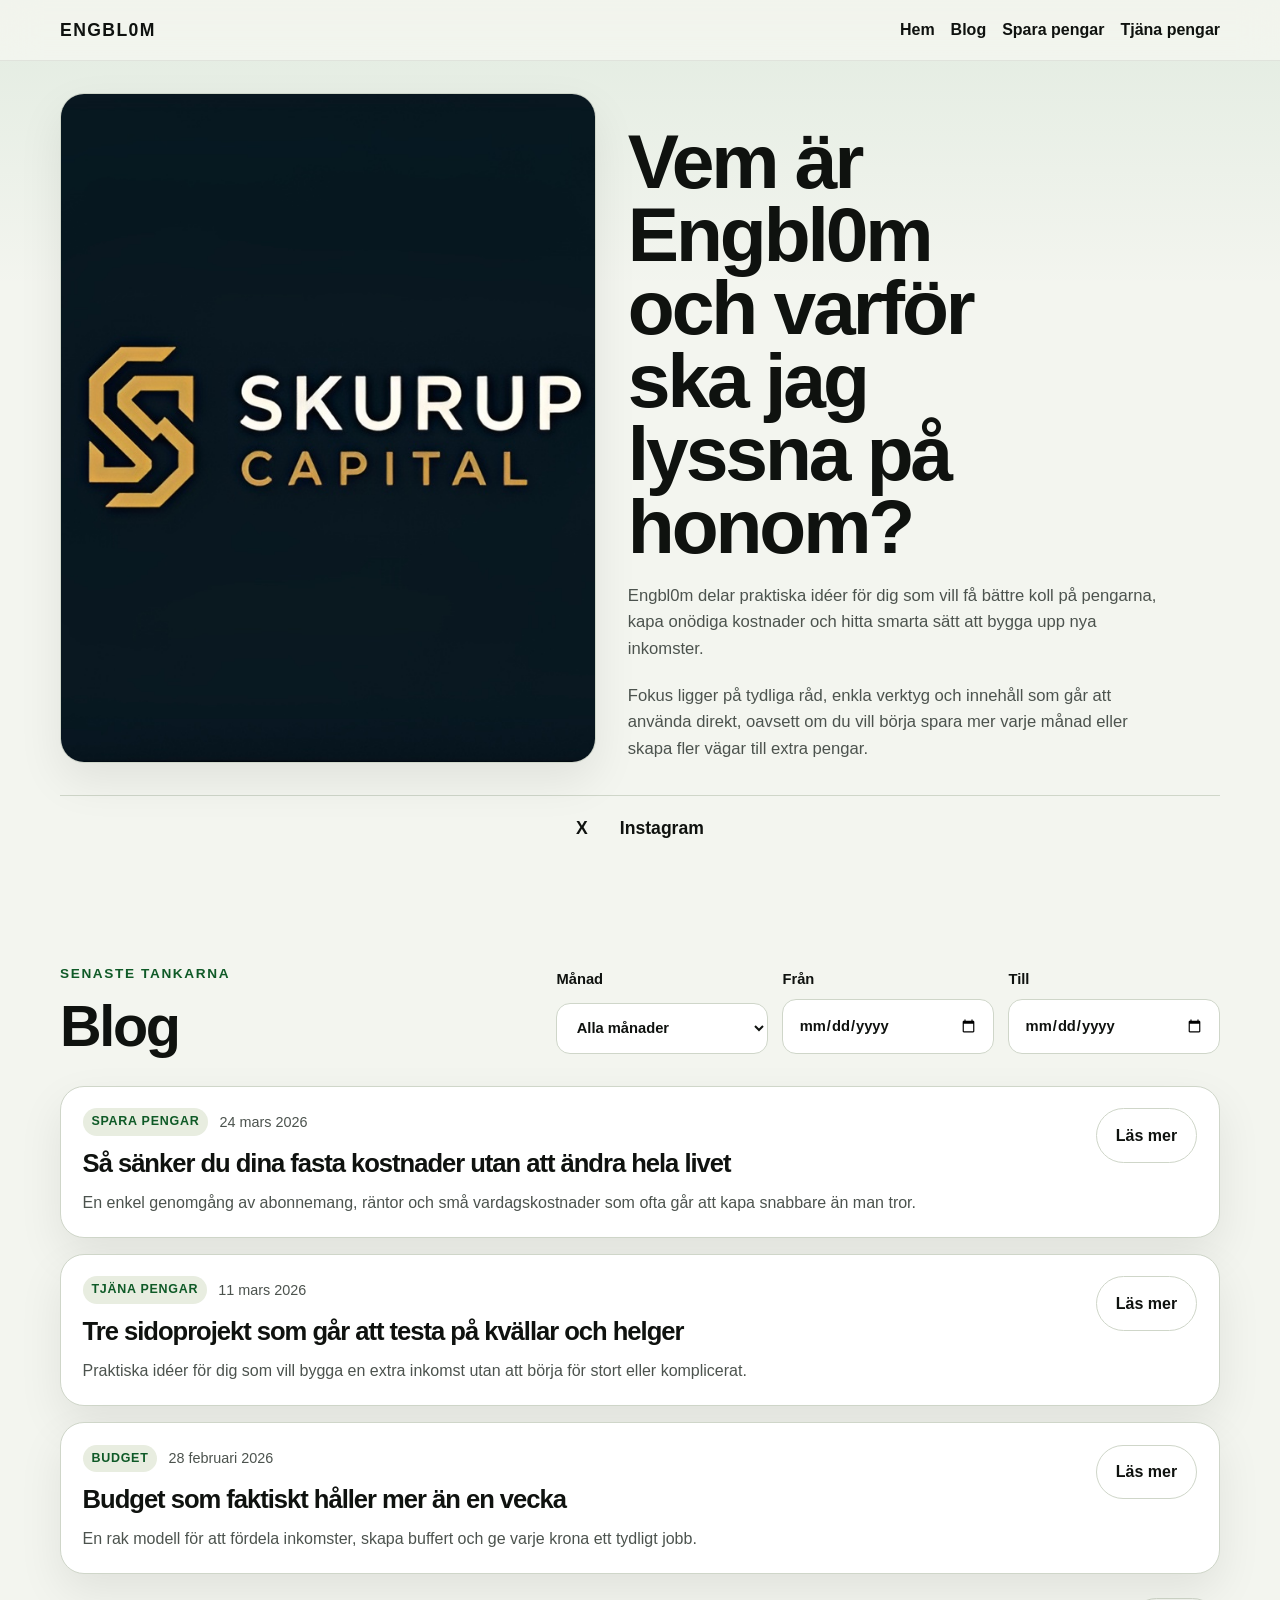
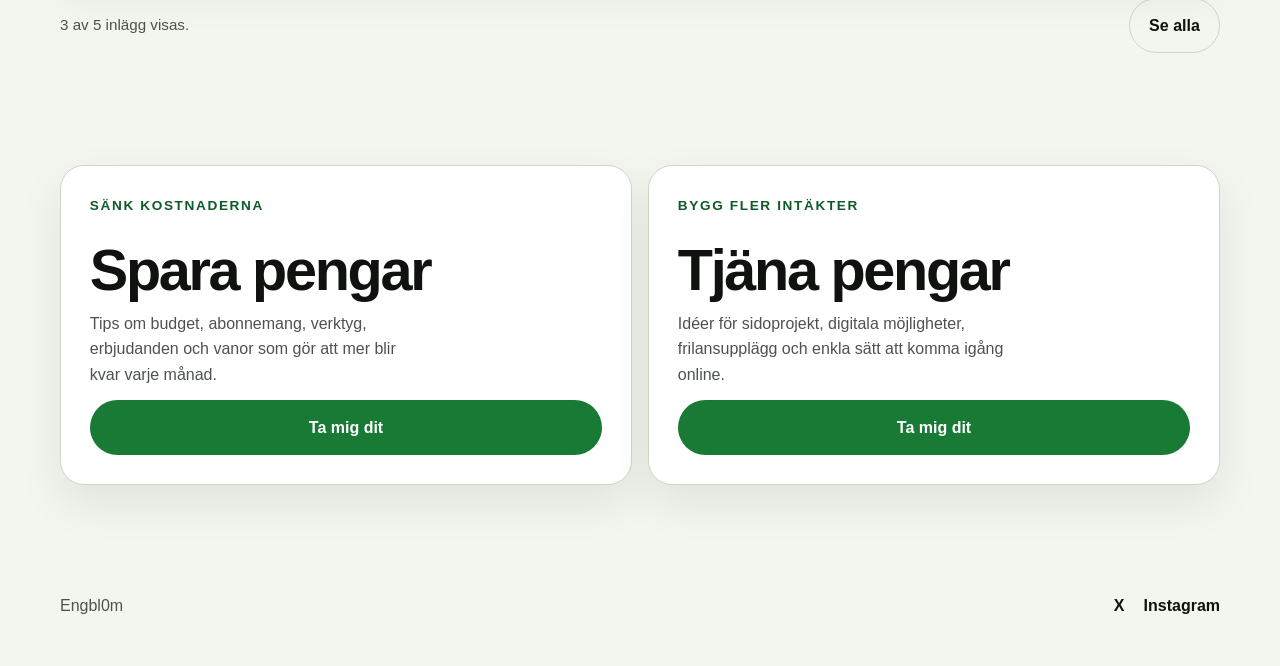
==== index.html @ 449a46ea "Init commit" ====
<!DOCTYPE html>
<html lang="sv">
<head>
  <meta charset="UTF-8">
  <meta name="viewport" content="width=device-width, initial-scale=1.0">
  <title>Engbl0m | Hem</title>
  <meta name="description" content="Engbl0m delar raka tips om att spara pengar, tjäna pengar och bygga bättre privatekonomi.">
  <link rel="stylesheet" href="css/styles.css">
</head>
<body data-page="home">
  <header class="site-header">
    <div class="container header-inner">
      <a class="brand" href="index.html">Engbl0m</a>
      <nav class="site-nav" aria-label="Huvudnavigation">
        <a href="index.html">Hem</a>
        <a href="#blog">Blog</a>
        <a href="sparapengar.html">Spara pengar</a>
        <a href="tjanapengar.html">Tjäna pengar</a>
      </nav>
    </div>
  </header>

  <main>
    <section class="hero section">
      <div class="container hero-grid">
        <div class="hero-visual">
          <div class="portrait-frame">
            <img src="assets/images/Skurupscapital.jpg" alt="Porträtt av Engbl0m">
          </div>
        </div>

        <div class="hero-copy">
          <h1>Vem är Engbl0m och varför ska jag lyssna på honom?</h1>
          <p>Engbl0m delar praktiska idéer för dig som vill få bättre koll på pengarna, kapa onödiga kostnader och hitta smarta sätt att bygga upp nya inkomster.</p>
          <p>Fokus ligger på tydliga råd, enkla verktyg och innehåll som går att använda direkt, oavsett om du vill börja spara mer varje månad eller skapa fler vägar till extra pengar.</p>
        </div>

        <div class="hero-socials" aria-label="Sociala länkar">
          <a href="https://x.com" target="_blank" rel="noreferrer">X</a>
          <a href="https://instagram.com" target="_blank" rel="noreferrer">Instagram</a>
        </div>
      </div>
    </section>

    <section class="section blog-section" id="blog">
      <div class="container">
        <div class="section-header">
          <div>
            <p class="section-tag">Senaste tankarna</p>
            <h2>Blog</h2>
          </div>
          <div class="blog-controls" aria-label="Filtrera blogginlägg">
            <label>
              <span>Månad</span>
              <select id="blog-month-filter">
                <option value="all">Alla månader</option>
              </select>
            </label>
            <label>
              <span>Från</span>
              <input id="blog-start-date" type="date">
            </label>
            <label>
              <span>Till</span>
              <input id="blog-end-date" type="date">
            </label>
          </div>
        </div>

        <div id="blog-list" class="blog-list" aria-live="polite"></div>
        <div class="blog-footer">
          <p id="blog-results-meta" class="blog-meta"></p>
          <button id="blog-toggle" class="button button-secondary" type="button" hidden>Se alla</button>
        </div>
      </div>
    </section>

    <section class="section">
      <div class="container">
        <div class="cta-grid">
          <article class="cta-card">
            <p class="section-tag">Sänk kostnaderna</p>
            <h2>Spara pengar</h2>
            <p>Tips om budget, abonnemang, verktyg, erbjudanden och vanor som gör att mer blir kvar varje månad.</p>
            <a class="button" href="sparapengar.html">Ta mig dit</a>
          </article>
          <article class="cta-card">
            <p class="section-tag">Bygg fler intäkter</p>
            <h2>Tjäna pengar</h2>
            <p>Idéer för sidoprojekt, digitala möjligheter, frilansupplägg och enkla sätt att komma igång online.</p>
            <a class="button" href="tjanapengar.html">Ta mig dit</a>
          </article>
        </div>
      </div>
    </section>
  </main>

  <footer class="site-footer">
    <div class="container footer-inner">
      <p>Engbl0m</p>
      <div class="footer-links">
        <a href="https://x.com" target="_blank" rel="noreferrer">X</a>
        <a href="https://instagram.com" target="_blank" rel="noreferrer">Instagram</a>
      </div>
    </div>
  </footer>

  <script src="js/blog.js"></script>
  <script src="js/main.js"></script>
</body>
</html>
---- css/styles.css ----
:root {
  --bg: #f3f5ef;
  --surface: #ffffff;
  --surface-alt: #e8ede0;
  --text: #0f120f;
  --muted: #4c534e;
  --border: #cfd6c9;
  --accent: #187a35;
  --accent-dark: #0f5a27;
  --shadow: 0 18px 45px rgba(15, 18, 15, 0.08);
  --radius: 24px;
  --radius-small: 14px;
  --container: 1160px;
}

*,
*::before,
*::after {
  box-sizing: border-box;
}

html {
  scroll-behavior: smooth;
}

body {
  margin: 0;
  font-family: "Trebuchet MS", "Segoe UI", Arial, sans-serif;
  color: var(--text);
  background:
    linear-gradient(180deg, rgba(24, 122, 53, 0.08), transparent 18rem),
    var(--bg);
  line-height: 1.6;
}

img {
  display: block;
  max-width: 100%;
}

a {
  color: inherit;
  text-decoration: none;
}

button,
input,
select {
  font: inherit;
}

button {
  cursor: pointer;
}

:focus-visible {
  outline: 3px solid rgba(24, 122, 53, 0.35);
  outline-offset: 3px;
}

.container {
  width: min(calc(100% - 2rem), var(--container));
  margin: 0 auto;
}

.section {
  padding: 2rem 0 5rem;
}

.section-tag,
.eyebrow {
  display: inline-block;
  margin: 0 0 0.9rem;
  font-size: 0.85rem;
  font-weight: 700;
  text-transform: uppercase;
  letter-spacing: 0.12em;
  color: var(--accent-dark);
}

h1,
h2,
h3 {
  margin: 0;
  font-family: Impact, Haettenschweiler, "Arial Narrow Bold", sans-serif;
  line-height: 0.95;
  letter-spacing: -0.04em;
}

h1 {
  font-size: clamp(2.9rem, 6vw, 5.7rem);
  max-width: 10ch;
}

h2 {
  font-size: clamp(2.2rem, 4.5vw, 4rem);
}

p {
  margin: 0;
  color: var(--muted);
}

.site-header {
  position: sticky;
  top: 0;
  z-index: 20;
  backdrop-filter: blur(18px);
  background: rgba(243, 245, 239, 0.9);
  border-bottom: 1px solid rgba(15, 18, 15, 0.08);
}

.header-inner,
.footer-inner,
.hero-socials,
.site-nav,
.blog-footer {
  display: flex;
  align-items: center;
}

.header-inner,
.footer-inner {
  justify-content: space-between;
  gap: 1rem;
  padding: 1rem 0;
}

.brand {
  font-weight: 800;
  font-size: 1.1rem;
  letter-spacing: 0.08em;
  text-transform: uppercase;
}

.site-nav {
  gap: 1rem;
  flex-wrap: wrap;
}

.site-nav a,
.hero-socials a,
.footer-links a {
  position: relative;
  font-weight: 600;
}

.site-nav a::after,
.hero-socials a::after,
.footer-links a::after {
  content: "";
  position: absolute;
  left: 0;
  bottom: -0.2rem;
  width: 100%;
  height: 2px;
  transform: scaleX(0);
  transform-origin: left;
  background: var(--accent);
  transition: transform 0.2s ease;
}

.site-nav a:hover::after,
.site-nav a:focus-visible::after,
.hero-socials a:hover::after,
.hero-socials a:focus-visible::after,
.footer-links a:hover::after,
.footer-links a:focus-visible::after {
  transform: scaleX(1);
}

.hero-grid {
  display: grid;
  grid-template-columns: minmax(280px, 0.95fr) minmax(320px, 1.05fr);
  gap: 2rem;
  align-items: start;
}

.hero-visual,
.hero-copy,
.blog-list,
.cta-card,
.resource-card,
.page-hero {
  position: relative;
}

.portrait-frame,
.blog-card,
.cta-card,
.resource-card,
.page-hero {
  border: 1px solid var(--border);
  border-radius: var(--radius);
  background: var(--surface);
  box-shadow: var(--shadow);
}

.portrait-frame {
  overflow: hidden;
  aspect-ratio: 4 / 5;
}

.portrait-frame img {
  width: 100%;
  height: 100%;
  object-fit: cover;
}

.hero-copy {
  padding: 2rem 0 0;
}

.hero-copy p {
  max-width: 58ch;
  font-size: 1.04rem;
  margin-top: 1.25rem;
}

.hero-socials {
  grid-column: 1 / -1;
  justify-content: center;
  gap: 1.5rem;
  padding-top: 0.8rem;
  border-top: 1px solid var(--border);
}

.hero-socials a {
  font-size: 1.1rem;
  padding: 0.35rem 0.25rem;
}

.section-header {
  display: grid;
  grid-template-columns: minmax(220px, 0.7fr) minmax(280px, 1fr);
  gap: 2rem;
  align-items: end;
  margin-bottom: 2rem;
}

.blog-controls {
  display: grid;
  grid-template-columns: repeat(3, minmax(0, 1fr));
  gap: 0.9rem;
}

.blog-controls label {
  display: grid;
  gap: 0.45rem;
  font-size: 0.92rem;
  font-weight: 600;
}

.blog-controls select,
.blog-controls input {
  width: 100%;
  padding: 0.85rem 0.95rem;
  border: 1px solid var(--border);
  border-radius: var(--radius-small);
  background: var(--surface);
  color: var(--text);
}

.blog-list,
.resource-list {
  display: grid;
  gap: 1rem;
}

.blog-card {
  display: grid;
  grid-template-columns: minmax(0, 1fr) auto;
  gap: 1.5rem;
  padding: 1.35rem;
}

.blog-card-main {
  display: grid;
  gap: 0.85rem;
}

.blog-card h3 {
  font-size: clamp(1.4rem, 2vw, 2rem);
  line-height: 1.02;
}

.meta-row {
  display: flex;
  flex-wrap: wrap;
  gap: 0.7rem;
  align-items: center;
  color: var(--muted);
  font-size: 0.9rem;
}

.pill {
  display: inline-flex;
  align-items: center;
  padding: 0.25rem 0.55rem;
  border-radius: 999px;
  background: var(--surface-alt);
  color: var(--accent-dark);
  font-size: 0.78rem;
  font-weight: 700;
  text-transform: uppercase;
  letter-spacing: 0.06em;
}

.button,
.button-secondary {
  display: inline-flex;
  align-items: center;
  justify-content: center;
  min-height: 48px;
  padding: 0.85rem 1.2rem;
  border-radius: 999px;
  border: 1px solid transparent;
  font-weight: 700;
  transition: transform 0.18s ease, background-color 0.18s ease, border-color 0.18s ease;
}

.button {
  background: var(--accent);
  color: #fff;
}

.button:hover,
.button:focus-visible {
  background: var(--accent-dark);
  transform: translateY(-1px);
}

.button-secondary {
  background: transparent;
  color: var(--text);
  border-color: var(--border);
}

.button-secondary:hover,
.button-secondary:focus-visible {
  border-color: var(--accent);
  color: var(--accent-dark);
}

.blog-footer {
  justify-content: space-between;
  gap: 1rem;
  margin-top: 1.5rem;
}

.blog-meta {
  font-size: 0.95rem;
}

.cta-grid {
  display: grid;
  grid-template-columns: repeat(2, minmax(0, 1fr));
  gap: 1rem;
}

.cta-card {
  padding: 1.8rem;
  min-height: 320px;
  display: flex;
  flex-direction: column;
  justify-content: space-between;
}

.cta-card p {
  max-width: 38ch;
}

.page-hero {
  padding: 2rem;
}

.page-intro {
  margin-top: 1rem;
  max-width: 58ch;
  font-size: 1.02rem;
}

.resource-card {
  display: grid;
  grid-template-columns: 240px minmax(0, 1fr);
  gap: 1.2rem;
  overflow: hidden;
}

.resource-image {
  min-height: 100%;
}

.resource-image img {
  width: 100%;
  height: 100%;
  min-height: 220px;
  object-fit: cover;
}

.resource-content {
  display: flex;
  flex-direction: column;
  justify-content: center;
  gap: 0.9rem;
  padding: 1.35rem 1.35rem 1.35rem 0;
}

.resource-content h2 {
  font-size: clamp(1.6rem, 2.6vw, 2.3rem);
}

.site-footer {
  padding: 0.75rem 0 2rem;
}

.footer-links {
  display: flex;
  gap: 1.2rem;
}

@media (max-width: 900px) {
  .section-header,
  .hero-grid,
  .resource-card,
  .cta-grid {
    grid-template-columns: 1fr;
  }

  .hero-copy {
    padding-top: 0;
  }

  .blog-controls {
    grid-template-columns: 1fr;
  }

  .resource-card {
    gap: 0;
  }

  .resource-content {
    padding: 1.25rem;
  }
}

@media (max-width: 640px) {
  .section {
    padding: 1.5rem 0 3.5rem;
  }

  .header-inner,
  .footer-inner,
  .blog-footer,
  .site-nav {
    align-items: flex-start;
  }

  .header-inner,
  .footer-inner,
  .blog-footer {
    flex-direction: column;
  }

  h1 {
    max-width: 12ch;
  }

  .blog-card {
    grid-template-columns: 1fr;
  }

  .button,
  .button-secondary {
    width: 100%;
  }

  .hero-socials {
    flex-wrap: wrap;
  }
}
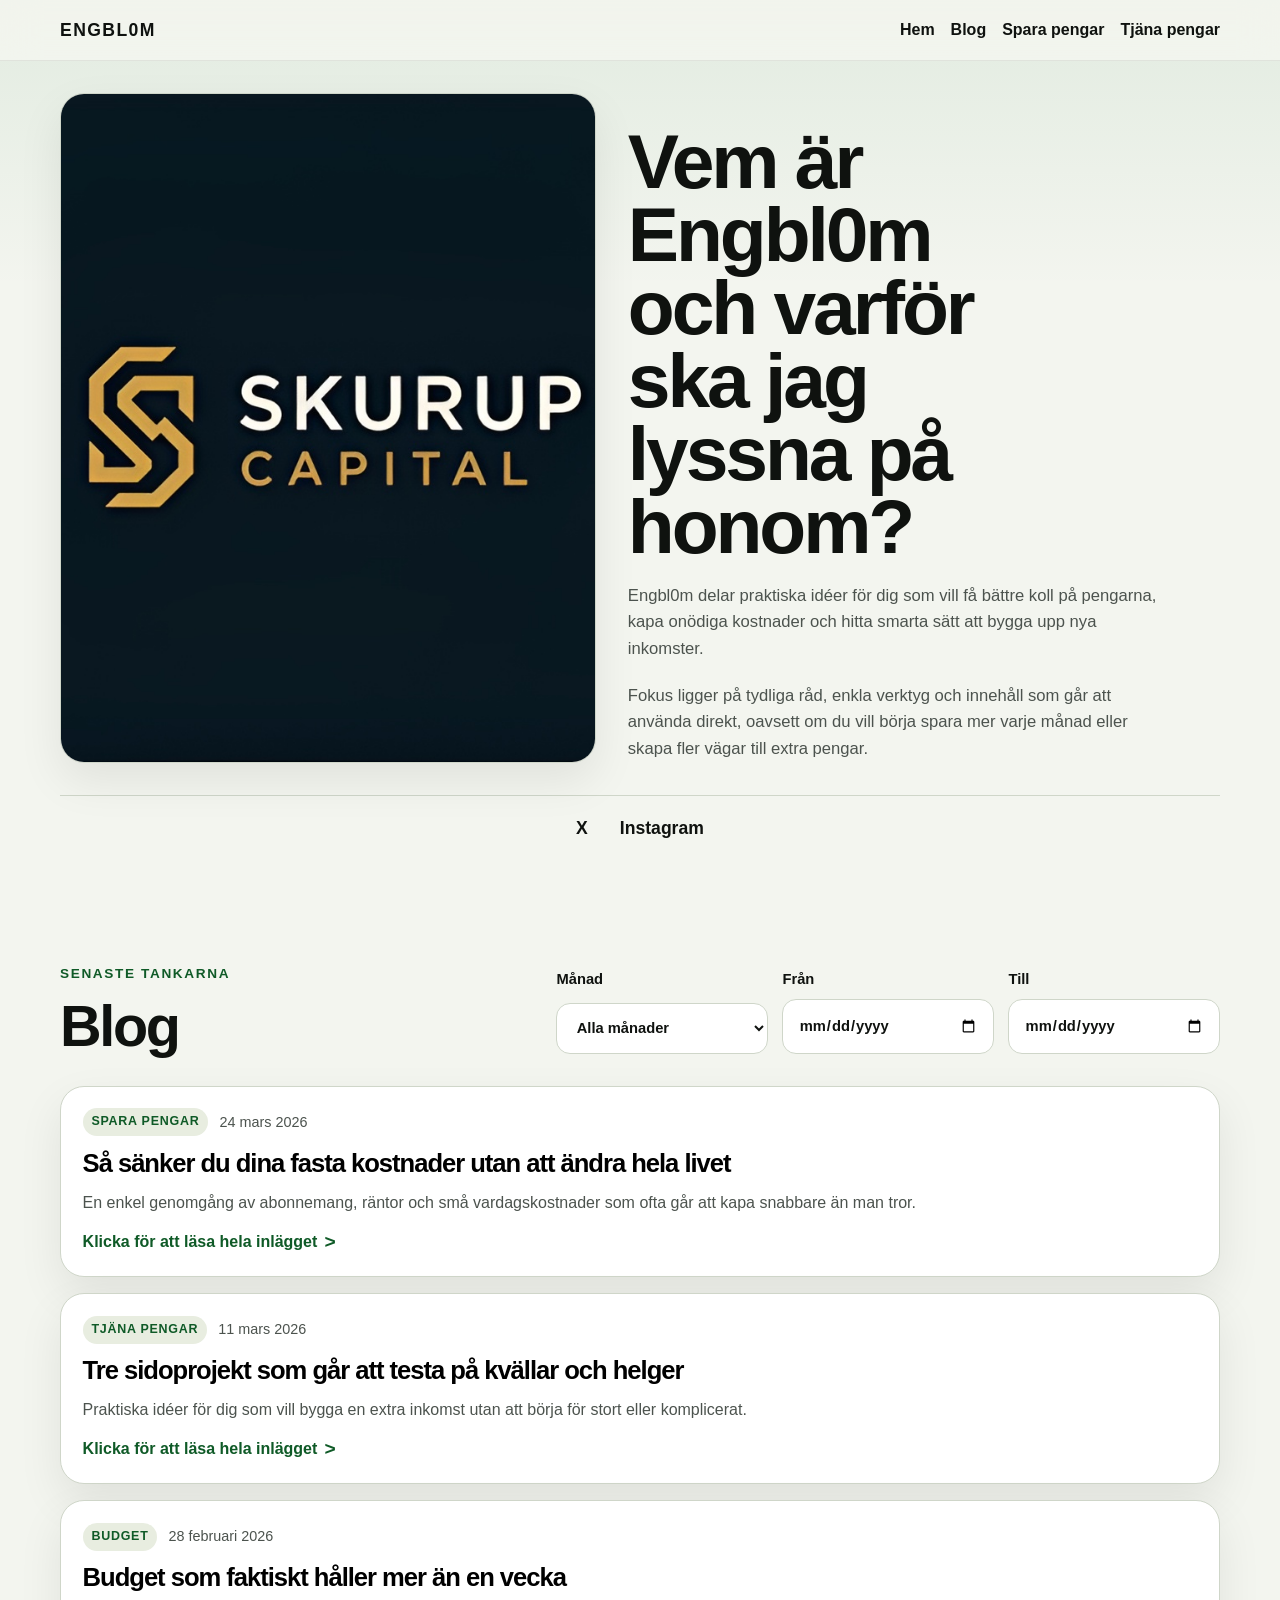
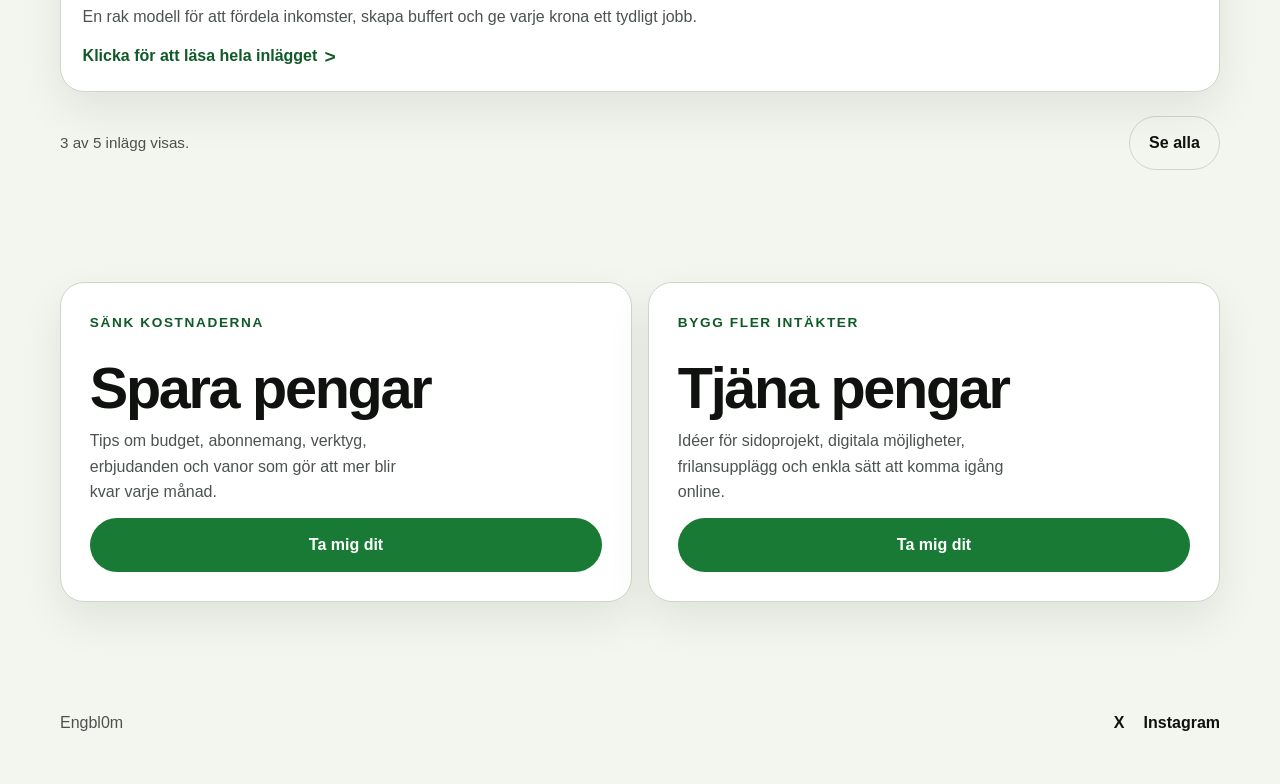
==== commit 91232834: "fixat skit" ====
--- a/index.html
+++ b/index.html
@@ -36,8 +36,8 @@
         </div>
 
         <div class="hero-socials" aria-label="Sociala länkar">
-          <a href="https://x.com" target="_blank" rel="noreferrer">X</a>
-          <a href="https://instagram.com" target="_blank" rel="noreferrer">Instagram</a>
+          <a href="https://x.com/Engbl0m" target="_blank" rel="noreferrer">X</a>
+          <a href="https://www.instagram.com/albin_engblom/" target="_blank" rel="noreferrer">Instagram</a>
         </div>
       </div>
     </section>
@@ -75,6 +75,25 @@
       </div>
     </section>
 
+    <div id="blog-modal" class="blog-modal" hidden>
+      <div id="blog-modal-backdrop" class="blog-modal-backdrop" aria-hidden="true"></div>
+      <div
+        class="blog-modal-dialog"
+        role="dialog"
+        aria-modal="true"
+        aria-labelledby="blog-modal-title"
+        aria-describedby="blog-modal-content"
+      >
+        <button id="blog-modal-close" class="blog-modal-close" type="button" aria-label="Stäng inlägg">Stäng</button>
+        <div class="blog-modal-meta meta-row">
+          <span id="blog-modal-category" class="pill">Blogg</span>
+          <span id="blog-modal-date"></span>
+        </div>
+        <h3 id="blog-modal-title"></h3>
+        <div id="blog-modal-content" class="blog-modal-content"></div>
+      </div>
+    </div>
+
     <section class="section">
       <div class="container">
         <div class="cta-grid">
@@ -99,8 +118,8 @@
     <div class="container footer-inner">
       <p>Engbl0m</p>
       <div class="footer-links">
-        <a href="https://x.com" target="_blank" rel="noreferrer">X</a>
-        <a href="https://instagram.com" target="_blank" rel="noreferrer">Instagram</a>
+        <a href="https://x.com/Engbl0m" target="_blank" rel="noreferrer">X</a>
+        <a href="https://www.instagram.com/albin_engblom/" target="_blank" rel="noreferrer">Instagram</a>
       </div>
     </div>
   </footer>
@@ -109,3 +128,5 @@
   <script src="js/main.js"></script>
 </body>
 </html>
+
+
--- a/css/styles.css
+++ b/css/styles.css
@@ -268,10 +268,26 @@
 }
 
 .blog-card {
-  display: grid;
-  grid-template-columns: minmax(0, 1fr) auto;
-  gap: 1.5rem;
+  overflow: hidden;
+}
+
+.blog-card-button {
+  width: 100%;
+  display: block;
   padding: 1.35rem;
+  border: 0;
+  background: transparent;
+  text-align: left;
+  transition: background-color 0.18s ease, transform 0.18s ease;
+}
+
+.blog-card-button:hover,
+.blog-card-button:focus-visible {
+  background: linear-gradient(135deg, rgba(24, 122, 53, 0.08), rgba(24, 122, 53, 0.02));
+}
+
+.blog-card-button:hover {
+  transform: translateY(-1px);
 }
 
 .blog-card-main {
@@ -282,6 +298,20 @@
 .blog-card h3 {
   font-size: clamp(1.4rem, 2vw, 2rem);
   line-height: 1.02;
+}
+
+.blog-card-hint {
+  display: inline-flex;
+  align-items: center;
+  gap: 0.45rem;
+  font-weight: 700;
+  color: var(--accent-dark);
+}
+
+.blog-card-hint::after {
+  content: ">";
+  font-size: 1.2rem;
+  line-height: 1;
 }
 
 .meta-row {
@@ -352,6 +382,145 @@
   font-size: 0.95rem;
 }
 
+.modal-open {
+  overflow: hidden;
+}
+
+.blog-modal {
+  position: fixed;
+  inset: 0;
+  z-index: 40;
+  display: grid;
+  place-items: center;
+  padding: 1.5rem;
+}
+
+.blog-modal[hidden] {
+  display: none;
+}
+
+.blog-modal-backdrop {
+  position: absolute;
+  inset: 0;
+  background: rgba(15, 18, 15, 0.55);
+  backdrop-filter: blur(10px);
+}
+
+.blog-modal-dialog {
+  position: relative;
+  width: min(760px, 100%);
+  max-height: min(88vh, 920px);
+  overflow: auto;
+  display: grid;
+  gap: 1.15rem;
+  padding: 1.5rem;
+  border: 1px solid rgba(255, 255, 255, 0.4);
+  border-radius: var(--radius);
+  background:
+    linear-gradient(180deg, rgba(24, 122, 53, 0.08), rgba(255, 255, 255, 0.98) 10rem),
+    var(--surface);
+  box-shadow: 0 28px 80px rgba(15, 18, 15, 0.25);
+}
+
+.blog-modal-close {
+  justify-self: end;
+  min-height: 44px;
+  padding: 0.65rem 1rem;
+  border: 1px solid var(--border);
+  border-radius: 999px;
+  background: rgba(255, 255, 255, 0.92);
+  color: var(--text);
+  font-weight: 700;
+}
+
+.blog-modal-content {
+  display: grid;
+  gap: 1rem;
+}
+
+.blog-modal-content > * {
+  margin: 0;
+}
+
+.blog-modal-content p {
+  color: var(--text);
+  font-size: 1.02rem;
+}
+
+.blog-block-heading {
+  font-size: clamp(1.25rem, 2.6vw, 1.8rem);
+  line-height: 1.02;
+}
+
+.blog-block-quote {
+  margin: 0;
+  padding: 1rem 1.1rem;
+  border-left: 4px solid var(--accent);
+  border-radius: 0 var(--radius-small) var(--radius-small) 0;
+  background: var(--surface-alt);
+  color: var(--text);
+  font-weight: 700;
+}
+
+.blog-media-card {
+  display: grid;
+  gap: 0.7rem;
+  margin: 0;
+}
+
+.blog-media-card img,
+.blog-media-card video {
+  width: 100%;
+  border-radius: var(--radius-small);
+  border: 1px solid var(--border);
+  background: #dfe6d7;
+}
+
+.blog-media-card figcaption {
+  font-size: 0.94rem;
+  color: var(--muted);
+}
+
+.blog-video-embed {
+  position: relative;
+  width: 100%;
+  padding-top: 56.25%;
+  overflow: hidden;
+  border-radius: var(--radius-small);
+  border: 1px solid var(--border);
+  background: #111;
+}
+
+.blog-video-embed iframe {
+  position: absolute;
+  inset: 0;
+  width: 100%;
+  height: 100%;
+  border: 0;
+}
+
+.blog-link-card {
+  display: grid;
+  gap: 0.35rem;
+  padding: 1rem 1.1rem;
+  border: 1px solid var(--border);
+  border-radius: var(--radius-small);
+  background: linear-gradient(135deg, rgba(24, 122, 53, 0.08), rgba(255, 255, 255, 0.96));
+}
+
+.blog-link-card:hover,
+.blog-link-card:focus-visible {
+  border-color: var(--accent);
+}
+
+.blog-link-label {
+  font-size: 0.78rem;
+  font-weight: 700;
+  text-transform: uppercase;
+  letter-spacing: 0.08em;
+  color: var(--accent-dark);
+}
+
 .cta-grid {
   display: grid;
   grid-template-columns: repeat(2, minmax(0, 1fr));
@@ -410,6 +579,20 @@
   font-size: clamp(1.6rem, 2.6vw, 2.3rem);
 }
 
+.resource-card-dual {
+  grid-template-columns: 240px minmax(0, 1fr) 240px;
+}
+
+.resource-image-secondary {
+  border-left: 1px solid var(--border);
+}
+
+.resource-image.resource-image-secondary img {
+  object-fit: contain;
+  padding: 1rem;
+  background: var(--surface);
+}
+
 .site-footer {
   padding: 0.75rem 0 2rem;
 }
@@ -466,8 +649,17 @@
     max-width: 12ch;
   }
 
-  .blog-card {
-    grid-template-columns: 1fr;
+  .blog-card-button {
+    padding: 1.15rem;
+  }
+
+  .blog-modal {
+    padding: 0.75rem;
+  }
+
+  .blog-modal-dialog {
+    max-height: 92vh;
+    padding: 1.15rem;
   }
 
   .button,
@@ -479,3 +671,6 @@
     flex-wrap: wrap;
   }
 }
+
+
+
